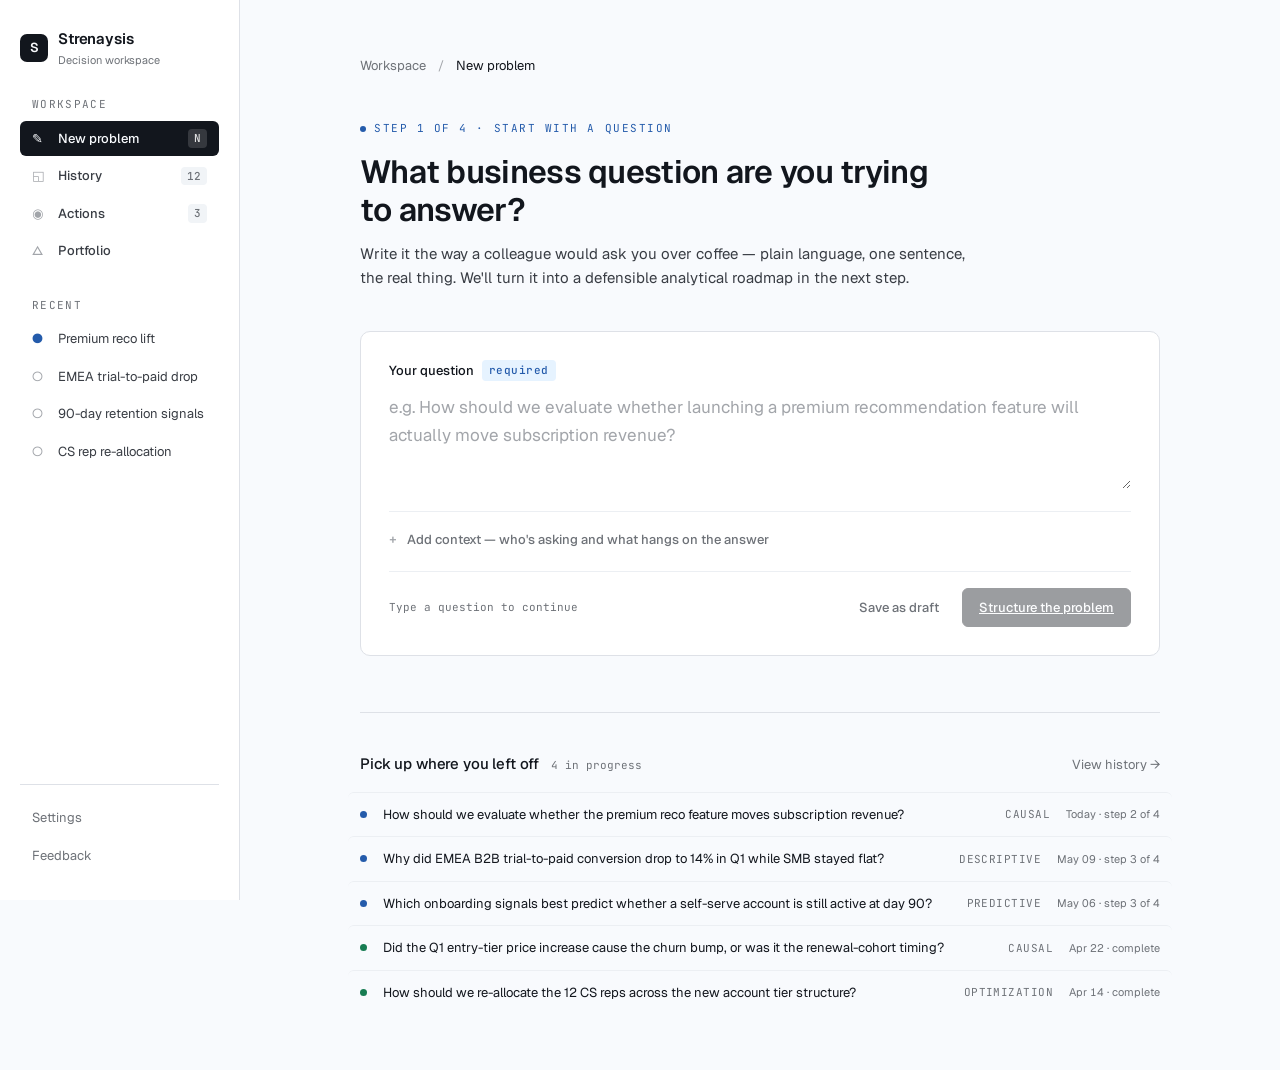
==== src/strenaysis/web/step-1-home.html @ e845c917 "Replace frontend with prototype redesign Ports the four-step prototype (home, roadmap, workspace, su" ====
<!DOCTYPE html>
<html lang="en">
<head>
<meta charset="UTF-8" />
<meta name="viewport" content="width=device-width, initial-scale=1.0" />
<title>Strenaysis — New problem</title>
<link rel="preconnect" href="https://fonts.googleapis.com" />
<link rel="preconnect" href="https://fonts.gstatic.com" crossorigin />
<link href="https://fonts.googleapis.com/css2?family=Geist:wght@300;400;500;600;700&family=JetBrains+Mono:wght@400;500&display=swap" rel="stylesheet" />
<link rel="stylesheet" href="_shared.css" />
<style>
  /* Home-only styles */
  .composer {
    background: var(--surface);
    border: 1px solid var(--line);
    border-radius: var(--radius);
    padding: var(--s-6);
    transition: border-color 120ms ease, box-shadow 120ms ease;
  }
  .composer:focus-within {
    border-color: var(--accent);
    box-shadow: 0 0 0 3px var(--accent-bg);
  }

  /* Kill all inner focus rings — the composer border IS the signal */
  .composer textarea:focus,
  .composer textarea:focus-visible,
  .composer input:focus,
  .composer input:focus-visible {
    outline: none;
    box-shadow: none;
    border-color: var(--line);
  }
  .composer-label {
    display: flex; align-items: center; gap: 8px;
    font-size: var(--text-sm); font-weight: var(--w-medium); color: var(--ink);
    margin-bottom: var(--s-3);
  }
  .composer-label .tag {
    font-family: var(--mono);
    font-size: var(--text-xs); letter-spacing: 0.04em;
    color: var(--accent); background: var(--accent-bg);
    padding: 2px 7px; border-radius: 4px;
  }
  .composer textarea {
    font-size: var(--text-lg); line-height: var(--leading-relaxed);
    border: none; padding: 0;
    min-height: 96px;
  }
  .composer-foot {
    display: flex; align-items: center; gap: var(--s-3);
    margin-top: var(--s-5); padding-top: var(--s-4);
    border-top: 1px solid var(--line-soft);
  }
  .composer-foot .counter { font-family: var(--mono); font-size: var(--text-xs); color: var(--muted); font-variant-numeric: tabular-nums; }
  .composer-foot .spacer { flex: 1; }

  details.context {
    margin-top: var(--s-4);
    border-top: 1px solid var(--line-soft);
    padding-top: var(--s-4);
  }
  details.context summary {
    list-style: none; cursor: pointer;
    font-size: var(--text-sm); color: var(--muted); font-weight: var(--w-medium);
    display: inline-flex; align-items: center; gap: 6px; user-select: none;
  }
  details.context summary::-webkit-details-marker { display: none; }
  details.context summary::before {
    content: "+"; font-family: var(--mono); font-size: var(--text-sm);
    color: var(--faint); width: 12px; display: inline-block;
  }
  details.context[open] summary::before { content: "−"; }
  details.context summary:hover { color: var(--ink); }
  details.context textarea {
    margin-top: var(--s-3); font-size: var(--text-base); min-height: 64px;
    border: 1px solid var(--line);
  }

  /* Text selection highlight */
  .composer ::selection {
    background: var(--accent-bg);
    color: var(--accent-ink);
  }

  .recent { margin-top: var(--s-8); padding-top: var(--s-7); border-top: 1px solid var(--line); }
  .recent-head { display: flex; align-items: baseline; gap: var(--s-3); margin-bottom: var(--s-4); }
  .recent-head h3 { font-size: var(--text-base); font-weight: var(--w-medium); margin: 0; letter-spacing: -0.01em; }
  .recent-head .count { font-family: var(--mono); font-size: var(--text-xs); color: var(--muted); font-variant-numeric: tabular-nums; }
  .recent-head .spacer { flex: 1; }
  .recent-head a.view { font-size: var(--text-sm); color: var(--muted); text-decoration: none; }
  .recent-head a.view:hover { color: var(--ink); }

  .recent-row {
    display: grid;
    grid-template-columns: auto 1fr auto auto;
    align-items: center;
    gap: var(--s-4);
    padding: 12px var(--s-3);
    border-top: 1px solid var(--line-soft);
    cursor: pointer;
    transition: background 120ms ease;
    border-radius: var(--radius-sm);
    margin: 0 calc(-1 * var(--s-3));
  }
  .recent-row:hover { background: var(--surface-2); }
  .recent-row .status { width: 7px; height: 7px; border-radius: 50%; background: var(--line); }
  .recent-row.in-progress .status { background: var(--accent); }
  .recent-row.done .status { background: var(--success); }
  .recent-row .rtitle { font-size: var(--text-sm); color: var(--ink); overflow: hidden; text-overflow: ellipsis; white-space: nowrap; }
  .recent-row .rtype {
    font-family: var(--mono); font-size: var(--text-xs); color: var(--muted);
    letter-spacing: 0.04em; text-transform: uppercase;
  }
  .recent-row .rdate { font-size: var(--text-xs); color: var(--muted); font-variant-numeric: tabular-nums; }

</style>
</head>
<body>

<div class="frame">

  <aside class="side" aria-label="Primary">
    <div class="brand">
      <div class="brand-glyph">S</div>
      <div>
        <div class="brand-name">Strenaysis</div>
        <div class="brand-sub">Decision workspace</div>
      </div>
    </div>

    <div>
      <div class="side-label">Workspace</div>
      <nav class="side-nav">
        <a href="step-1-home.html" class="on"><span class="side-ico">✎</span> New problem <span class="badge">N</span></a>
        <a href="#"><span class="side-ico">◱</span> History <span class="badge">12</span></a>
        <a href="#"><span class="side-ico">◉</span> Actions <span class="badge">3</span></a>
        <a href="#"><span class="side-ico">△</span> Portfolio</a>
      </nav>
    </div>

    <div>
      <div class="side-label">Recent</div>
      <nav class="side-nav">
        <a href="step-2-roadmap.html" style="font-weight:400;"><span class="side-ico" style="color:var(--accent)">●</span> Premium reco lift</a>
        <a href="#" style="font-weight:400;"><span class="side-ico">○</span> EMEA trial-to-paid drop</a>
        <a href="#" style="font-weight:400;"><span class="side-ico">○</span> 90-day retention signals</a>
        <a href="#" style="font-weight:400;"><span class="side-ico">○</span> CS rep re-allocation</a>
      </nav>
    </div>

    <div class="side-foot">
      <button>Settings</button>
      <button>Feedback</button>
    </div>
  </aside>

  <main class="main">

    <div class="topbar">
      <span class="crumb">Workspace</span>
      <span class="sep">/</span>
      <span class="crumb active">New problem</span>
      <span class="spacer"></span>
    </div>

    <p class="eyebrow"><span class="dot"></span> Step 1 of 4 · Start with a question</p>
    <h1 class="title">What business question are you trying to answer?</h1>
    <p class="lede">
      Write it the way a colleague would ask you over coffee — plain language, one sentence, the real thing.
      We'll turn it into a defensible analytical roadmap in the next step.
    </p>

    <section class="composer" aria-label="Problem">
      <label class="composer-label" for="problem">
        Your question
        <span class="tag">required</span>
      </label>
      <textarea id="problem" placeholder="e.g. How should we evaluate whether launching a premium recommendation feature will actually move subscription revenue?"></textarea>

      <details class="context">
        <summary>Add context — who's asking and what hangs on the answer</summary>
        <textarea placeholder="Who's asking, what prompted it, what decision hangs on the answer, and by when."></textarea>
      </details>

      <div class="composer-foot">
        <span class="counter" id="char-counter">Type a question to continue</span>
        <span class="spacer"></span>
        <button class="btn btn-ghost">Save as draft</button>
        <a href="step-2-roadmap.html" class="btn btn-primary" id="go" aria-disabled="true" role="button" tabindex="0">
          Structure the problem
        </a>
      </div>
    </section>

    <section class="recent" aria-label="Recent problems">
      <div class="recent-head">
        <h3>Pick up where you left off</h3>
        <span class="count">4 in progress</span>
        <span class="spacer"></span>
        <a href="#" class="view">View history →</a>
      </div>
      <div>
        <a class="recent-row in-progress" href="step-2-roadmap.html" style="text-decoration:none;">
          <span class="status" aria-label="In progress"></span>
          <span class="rtitle">How should we evaluate whether the premium reco feature moves subscription revenue?</span>
          <span class="rtype">Causal</span>
          <span class="rdate">Today · step 2 of 4</span>
        </a>
        <a class="recent-row in-progress" href="step-3-buildup.html" style="text-decoration:none;">
          <span class="status" aria-label="In progress"></span>
          <span class="rtitle">Why did EMEA B2B trial-to-paid conversion drop to 14% in Q1 while SMB stayed flat?</span>
          <span class="rtype">Descriptive</span>
          <span class="rdate">May 09 · step 3 of 4</span>
        </a>
        <a class="recent-row in-progress" href="step-3-buildup.html" style="text-decoration:none;">
          <span class="status" aria-label="In progress"></span>
          <span class="rtitle">Which onboarding signals best predict whether a self-serve account is still active at day 90?</span>
          <span class="rtype">Predictive</span>
          <span class="rdate">May 06 · step 3 of 4</span>
        </a>
        <a class="recent-row done" href="step-4-summary.html" style="text-decoration:none;">
          <span class="status" aria-label="Complete"></span>
          <span class="rtitle">Did the Q1 entry-tier price increase cause the churn bump, or was it the renewal-cohort timing?</span>
          <span class="rtype">Causal</span>
          <span class="rdate">Apr 22 · complete</span>
        </a>
        <a class="recent-row done" href="step-4-summary.html" style="text-decoration:none;">
          <span class="status" aria-label="Complete"></span>
          <span class="rtitle">How should we re-allocate the 12 CS reps across the new account tier structure?</span>
          <span class="rtype">Optimization</span>
          <span class="rdate">Apr 14 · complete</span>
        </a>
      </div>
    </section>

  </main>
</div>

<script>
  (function () {
    const ta = document.getElementById('problem');
    const counter = document.getElementById('char-counter');
    const go = document.getElementById('go');
    const MAX = 600;

    function update() {
      const n = ta.value.trim().length;
      const raw = ta.value.length;
      const hasContent = n > 0;

      // Counter text
      if (!hasContent) {
        counter.textContent = 'Type a question to continue';
        counter.style.color = 'var(--muted)';
      } else if (raw > MAX) {
        counter.textContent = raw + ' / ' + MAX + ' — over the limit';
        counter.style.color = 'var(--accent-ink)';
      } else {
        counter.textContent = raw + ' / ' + MAX;
        counter.style.color = 'var(--muted)';
      }

      // Button enabled state
      if (hasContent && raw <= MAX) {
        go.removeAttribute('aria-disabled');
        go.style.opacity = '';
        go.style.cursor = '';
        go.style.pointerEvents = '';
      } else {
        go.setAttribute('aria-disabled', 'true');
        go.style.opacity = '0.42';
        go.style.cursor = 'not-allowed';
        go.style.pointerEvents = 'none';
      }
    }

    // Block navigation when disabled
    go.addEventListener('click', function (e) {
      if (this.getAttribute('aria-disabled') === 'true') e.preventDefault();
    });

    // ⌘↵ shortcut
    document.addEventListener('keydown', function (e) {
      if ((e.metaKey || e.ctrlKey) && e.key === 'Enter') {
        if (go.getAttribute('aria-disabled') !== 'true') go.click();
      }
    });

    ta.addEventListener('input', update);

    document.querySelectorAll('.example').forEach(btn => {
      btn.addEventListener('click', () => {
        const text = btn.textContent.replace(/^\s*\S+\s*/, '').trim();
        ta.value = text;
        ta.focus();
        update();
      });
    });

    update(); // run once on load
  })();
</script>
</body>
</html>
---- src/strenaysis/web/_shared.css ----
/* Strenaysis — shared design tokens + core components */

:root {
  --bg:         oklch(98.5% 0.004 250);
  --surface:    oklch(100% 0 0);
  --surface-2:  oklch(96.5% 0.005 250);
  --ink:        oklch(20% 0.015 260);
  --ink-soft:   oklch(36% 0.012 260);
  --muted:      oklch(55% 0.01 260);
  --faint:      oklch(72% 0.008 260);
  --line:       oklch(91% 0.008 260);
  --line-soft:  oklch(95% 0.006 260);
  --accent:     oklch(48% 0.14 258);
  --accent-ink: oklch(38% 0.15 258);
  --accent-bg:  oklch(96% 0.03 258);
  --success:    oklch(52% 0.11 160);
  --warning:    oklch(62% 0.13 60);
  --warning-bg: oklch(96% 0.04 75);

  --sans: "Geist", ui-sans-serif, system-ui, -apple-system, sans-serif;
  --mono: "JetBrains Mono", ui-monospace, SFMono-Regular, Menlo, monospace;

  /* Type scale — 6 stops, ~1.25 ratio */
  --text-xs:  0.6875rem;  /* 11px — labels, captions, mono tags */
  --text-sm:  0.8125rem;  /* 13px — secondary text, descriptions */
  --text-base: 0.9375rem; /* 15px — body copy */
  --text-lg:  1.0625rem;  /* 17px — composer, exec summary */
  --text-xl:  1.25rem;    /* 20px — section headings */
  --text-2xl: 2rem;       /* 32px — page title */

  /* Line heights */
  --leading-tight: 1.2;   /* headings, compact UI */
  --leading-normal: 1.5;  /* body, general UI */
  --leading-relaxed: 1.65; /* reading passages, long-form */

  /* Weights */
  --w-normal: 400;
  --w-medium: 500;
  --w-semibold: 600;

  --s-1: 4px;  --s-2: 8px;  --s-3: 12px; --s-4: 16px;
  --s-5: 20px; --s-6: 28px; --s-7: 40px; --s-8: 56px; --s-9: 80px;

  --radius: 10px;
  --radius-sm: 6px;
}

* { box-sizing: border-box; }
html, body { margin: 0; }

body {
  background: var(--bg);
  color: var(--ink);
  font-family: var(--sans);
  font-size: var(--text-base);
  line-height: var(--leading-normal);
  -webkit-font-smoothing: antialiased;
  font-feature-settings: "ss01", "cv11";
}

::selection { background: var(--accent-bg); color: var(--accent-ink); }

button { font: inherit; cursor: pointer; }
a { color: inherit; }

/* ————— App frame ————— */
.frame { display: grid; grid-template-columns: 240px 1fr; min-height: 100vh; }

.side {
  border-right: 1px solid var(--line);
  padding: var(--s-6) var(--s-5);
  display: flex; flex-direction: column; gap: var(--s-6);
  background: var(--surface);
  position: sticky; top: 0; height: 100vh;
}
.brand { display: flex; align-items: center; gap: 10px; }
.brand-glyph {
  width: 28px; height: 28px; border-radius: 7px;
  background: var(--ink); color: var(--bg);
  display: grid; place-items: center;
  font-weight: var(--w-semibold); font-size: var(--text-sm); letter-spacing: -0.02em;
}
.brand-name { font-weight: var(--w-semibold); font-size: var(--text-base); letter-spacing: -0.01em; }
.brand-sub { font-size: var(--text-xs); color: var(--muted); margin-top: 1px; }

.side-label {
  font-family: var(--mono);
  font-size: var(--text-xs); letter-spacing: 0.12em; text-transform: uppercase;
  color: var(--muted); padding: 0 var(--s-3); margin-bottom: var(--s-2);
}

.side-nav { display: flex; flex-direction: column; gap: 2px; }
.side-nav a {
  display: flex; align-items: center; gap: 10px;
  padding: 8px var(--s-3);
  border-radius: var(--radius-sm);
  color: var(--ink-soft); text-decoration: none;
  font-size: var(--text-sm); font-weight: var(--w-medium);
}
.side-nav a:hover { background: var(--surface-2); color: var(--ink); }
.side-nav a.on { background: var(--ink); color: var(--bg); }
.side-nav a.on .side-ico { color: var(--bg); }
.side-nav a .side-ico { color: var(--faint); width: 16px; display: inline-block; }
.side-nav a .badge {
  margin-left: auto;
  font-family: var(--mono); font-size: var(--text-xs);
  color: var(--muted); background: var(--surface-2);
  padding: 1px 6px; border-radius: 4px;
  font-variant-numeric: tabular-nums;
}
.side-nav a.on .badge { background: rgba(255,255,255,0.15); color: rgba(255,255,255,0.85); }

.side-steps { display: flex; flex-direction: column; gap: 0; }
.side-step {
  display: grid;
  grid-template-columns: 18px 1fr auto;
  align-items: center; gap: 10px;
  padding: 8px var(--s-3);
  border-radius: var(--radius-sm);
  color: var(--ink-soft);
  text-decoration: none;
  font-size: var(--text-sm); font-weight: var(--w-medium);
  position: relative;
}
.side-step:hover { background: var(--surface-2); color: var(--ink); }
.side-step .snum {
  width: 18px; height: 18px; border-radius: 50%;
  font-family: var(--mono); font-size: var(--text-xs);
  display: grid; place-items: center;
  border: 1px solid var(--line);
  color: var(--muted); background: var(--surface);
  font-variant-numeric: tabular-nums;
}
.side-step.done .snum { background: var(--ink); color: var(--bg); border-color: var(--ink); }
.side-step.on { background: var(--accent-bg); color: var(--accent-ink); }
.side-step.on .snum { background: var(--accent); color: var(--bg); border-color: var(--accent); }
.side-step .scheck { font-size: var(--text-xs); color: var(--success); }

.side-foot {
  margin-top: auto;
  padding-top: var(--s-4);
  border-top: 1px solid var(--line);
  display: flex; flex-direction: column; gap: 4px;
}
.side-foot button {
  background: transparent; border: none;
  padding: 7px var(--s-3);
  text-align: left; font-size: var(--text-sm);
  color: var(--muted); border-radius: var(--radius-sm);
}
.side-foot button:hover { background: var(--surface-2); color: var(--ink); }

/* ————— Main ————— */
.main { padding: var(--s-8) var(--s-9); max-width: 960px; width: 100%; margin: 0 auto; }

.topbar {
  display: flex; align-items: center; gap: var(--s-3);
  font-size: var(--text-sm); color: var(--muted);
  margin-bottom: var(--s-7);
}
.topbar .crumb { color: var(--muted); }
.topbar .crumb.active { color: var(--ink); }
.topbar .sep { color: var(--faint); }
.topbar .spacer { flex: 1; }
.topbar .k { font-family: var(--mono); font-size: var(--text-xs); color: var(--muted); }
.topbar kbd {
  font-family: var(--mono); font-size: var(--text-xs);
  background: var(--surface); border: 1px solid var(--line);
  border-bottom-width: 2px; padding: 1px 6px;
  border-radius: 4px; color: var(--ink-soft);
}

/* Hero */
.eyebrow {
  font-family: var(--mono);
  font-size: var(--text-xs); letter-spacing: 0.14em; text-transform: uppercase;
  color: var(--accent);
  margin: 0 0 var(--s-4);
  display: inline-flex; align-items: center; gap: 8px;
  font-variant-numeric: tabular-nums;
}
.eyebrow .dot { width: 6px; height: 6px; border-radius: 50%; background: var(--accent); }

h1.title {
  font-weight: var(--w-semibold); font-size: var(--text-2xl); line-height: var(--leading-tight);
  letter-spacing: -0.022em;
  margin: 0 0 var(--s-3);
  max-width: 26ch;
}
p.lede {
  font-size: var(--text-base); line-height: var(--leading-relaxed);
  color: var(--ink-soft);
  margin: 0 0 var(--s-7);
  max-width: 62ch; font-weight: var(--w-normal);
}

/* Buttons */
.btn {
  display: inline-flex; align-items: center; gap: 8px;
  font-size: var(--text-sm); font-weight: var(--w-medium);
  padding: 9px 16px;
  border-radius: var(--radius-sm);
  border: 1px solid var(--line);
  background: var(--surface); color: var(--ink);
  transition: background 120ms ease, border-color 120ms ease, color 120ms ease;
  white-space: nowrap;
}
.btn:hover { background: var(--surface-2); border-color: var(--faint); }
.btn:disabled { opacity: 0.5; cursor: not-allowed; }
.btn-primary { background: var(--ink); color: var(--bg); border-color: var(--ink); }
.btn-primary:hover { background: var(--accent); border-color: var(--accent); color: var(--bg); }
.btn-primary:disabled { background: var(--faint); border-color: var(--faint); }
.btn-ghost { background: transparent; border-color: transparent; color: var(--muted); padding: 9px 10px; }
.btn-ghost:hover { color: var(--ink); background: var(--surface-2); }
.btn-danger { color: oklch(48% 0.14 25); }
.btn-danger:hover { background: oklch(96% 0.03 25); border-color: oklch(48% 0.14 25); }
.btn .kbd {
  font-family: var(--mono); font-size: var(--text-xs);
  background: rgba(255,255,255,0.16); padding: 1px 5px;
  border-radius: 3px; color: rgba(255,255,255,0.88);
}

/* Panels */
.panel {
  background: var(--surface);
  border: 1px solid var(--line);
  border-radius: var(--radius);
  padding: var(--s-6);
}
.panel-title {
  display: flex; align-items: center; gap: 10px;
  font-size: var(--text-sm); font-weight: var(--w-medium); color: var(--ink);
  margin: 0 0 var(--s-3);
}
.panel-title .tag {
  font-family: var(--mono);
  font-size: var(--text-xs); font-weight: var(--w-medium); letter-spacing: 0.04em;
  color: var(--accent); background: var(--accent-bg);
  padding: 2px 7px; border-radius: 4px;
}
.panel-title .spacer { flex: 1; }
.panel-sub { font-size: var(--text-sm); color: var(--muted); margin: 0 0 var(--s-4); }

/* Form elements */
textarea, input[type="text"], select {
  font: inherit;
  font-size: var(--text-base);
  line-height: var(--leading-normal);
  color: var(--ink);
  background: transparent;
  border: 1px solid var(--line);
  border-radius: var(--radius-sm);
  padding: 10px 12px;
  width: 100%;
  outline: none;
  transition: border-color 120ms ease, box-shadow 120ms ease;
}
textarea { resize: vertical; min-height: 72px; font-size: var(--text-base); }
textarea::placeholder, input::placeholder { color: var(--faint); }
textarea:focus, input:focus, select:focus {
  border-color: var(--ink-soft);
  box-shadow: 0 0 0 3px var(--accent-bg);
}

.field-label {
  display: block;
  font-family: var(--mono);
  font-size: var(--text-xs);
  letter-spacing: 0.12em;
  text-transform: uppercase;
  color: var(--muted);
  margin-bottom: 6px;
}

/* Utility bits */
.stack > * + * { margin-top: var(--s-4); }
.row { display: flex; align-items: center; gap: var(--s-3); flex-wrap: wrap; }
.row .spacer { flex: 1; }

.chip {
  font-family: var(--mono);
  font-size: var(--text-xs); letter-spacing: 0.04em;
  color: var(--muted); background: var(--surface-2);
  padding: 3px 8px; border-radius: 4px;
  display: inline-flex; align-items: center; gap: 6px;
  font-variant-numeric: tabular-nums;
}
.chip .dot { width: 6px; height: 6px; border-radius: 50%; background: var(--faint); }
.chip.ok .dot { background: var(--success); }
.chip.active .dot { background: var(--accent); }
.chip.warn .dot { background: var(--warning); }

/* Focus */
:focus-visible { outline: 2px solid var(--accent); outline-offset: 2px; border-radius: 4px; }

/* ————— Field states ————— */
.field-error {
  border-color: oklch(48% 0.14 25) !important;
  box-shadow: 0 0 0 3px oklch(96% 0.03 25) !important;
}
.field-error-msg {
  display: flex;
  align-items: baseline;
  gap: 6px;
  margin-top: 6px;
  font-size: var(--text-xs);
  color: oklch(40% 0.13 25);
  font-family: var(--mono);
  line-height: var(--leading-normal);
}
.field-error-msg::before {
  content: "!";
  font-weight: var(--w-semibold);
  font-size: 0.625rem;
  width: 14px;
  height: 14px;
  border-radius: 50%;
  background: oklch(48% 0.14 25);
  color: #fff;
  display: inline-flex;
  align-items: center;
  justify-content: center;
  flex-shrink: 0;
  margin-top: 1px;
}
.field-hint {
  margin-top: 5px;
  font-size: var(--text-xs);
  color: var(--muted);
  line-height: var(--leading-normal);
}
.field-hint.warn { color: oklch(50% 0.12 60); }

/* Disabled button — clear signal, not invisible */
.btn:disabled {
  opacity: 0.42;
  cursor: not-allowed;
}

@media (max-width: 960px) {
  .frame { grid-template-columns: 1fr; }
  .side { position: static; height: auto; border-right: none; border-bottom: 1px solid var(--line); }
  .main { padding: var(--s-6); }
  h1.title { font-size: 1.625rem; }
}

@media (prefers-reduced-motion: reduce) {
  * { transition: none !important; animation: none !important; }
}
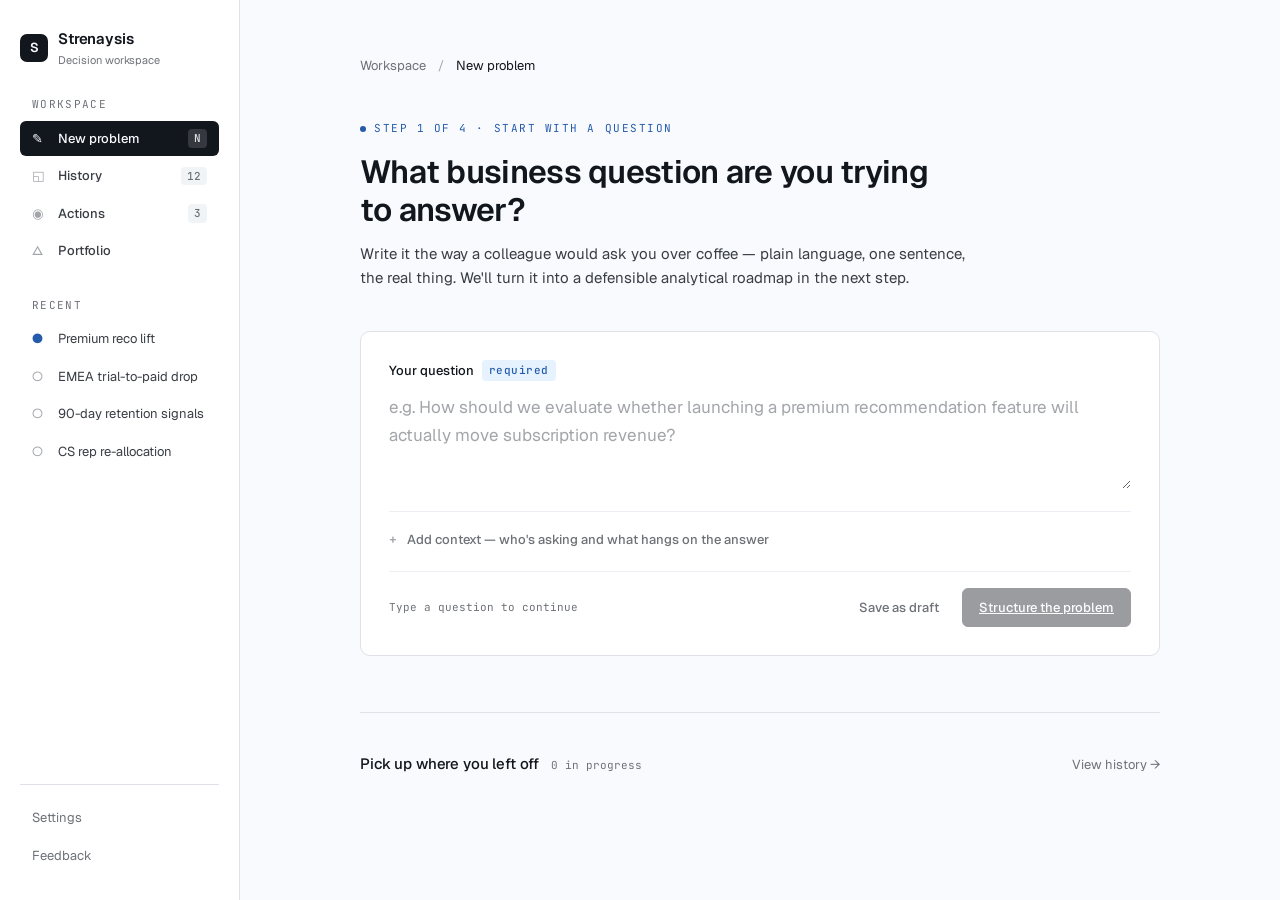
==== commit c2d8ad30: "Wire step-1 composer and recent list to /problems Adds POST /problems (create) and GET /problems?sta" ====
--- a/src/strenaysis/web/step-1-home.html
+++ b/src/strenaysis/web/step-1-home.html
@@ -180,7 +180,7 @@
 
       <details class="context">
         <summary>Add context — who's asking and what hangs on the answer</summary>
-        <textarea placeholder="Who's asking, what prompted it, what decision hangs on the answer, and by when."></textarea>
+        <textarea id="problem-context" placeholder="Who's asking, what prompted it, what decision hangs on the answer, and by when."></textarea>
       </details>
 
       <div class="composer-foot">
@@ -196,42 +196,11 @@
     <section class="recent" aria-label="Recent problems">
       <div class="recent-head">
         <h3>Pick up where you left off</h3>
-        <span class="count">4 in progress</span>
+        <span class="count" id="recent-count">0 in progress</span>
         <span class="spacer"></span>
         <a href="#" class="view">View history →</a>
       </div>
-      <div>
-        <a class="recent-row in-progress" href="step-2-roadmap.html" style="text-decoration:none;">
-          <span class="status" aria-label="In progress"></span>
-          <span class="rtitle">How should we evaluate whether the premium reco feature moves subscription revenue?</span>
-          <span class="rtype">Causal</span>
-          <span class="rdate">Today · step 2 of 4</span>
-        </a>
-        <a class="recent-row in-progress" href="step-3-buildup.html" style="text-decoration:none;">
-          <span class="status" aria-label="In progress"></span>
-          <span class="rtitle">Why did EMEA B2B trial-to-paid conversion drop to 14% in Q1 while SMB stayed flat?</span>
-          <span class="rtype">Descriptive</span>
-          <span class="rdate">May 09 · step 3 of 4</span>
-        </a>
-        <a class="recent-row in-progress" href="step-3-buildup.html" style="text-decoration:none;">
-          <span class="status" aria-label="In progress"></span>
-          <span class="rtitle">Which onboarding signals best predict whether a self-serve account is still active at day 90?</span>
-          <span class="rtype">Predictive</span>
-          <span class="rdate">May 06 · step 3 of 4</span>
-        </a>
-        <a class="recent-row done" href="step-4-summary.html" style="text-decoration:none;">
-          <span class="status" aria-label="Complete"></span>
-          <span class="rtitle">Did the Q1 entry-tier price increase cause the churn bump, or was it the renewal-cohort timing?</span>
-          <span class="rtype">Causal</span>
-          <span class="rdate">Apr 22 · complete</span>
-        </a>
-        <a class="recent-row done" href="step-4-summary.html" style="text-decoration:none;">
-          <span class="status" aria-label="Complete"></span>
-          <span class="rtitle">How should we re-allocate the 12 CS reps across the new account tier structure?</span>
-          <span class="rtype">Optimization</span>
-          <span class="rdate">Apr 14 · complete</span>
-        </a>
-      </div>
+      <div id="recent-list"></div>
     </section>
 
   </main>
@@ -240,8 +209,11 @@
 <script>
   (function () {
     const ta = document.getElementById('problem');
+    const ctx = document.getElementById('problem-context');
     const counter = document.getElementById('char-counter');
     const go = document.getElementById('go');
+    const recentList = document.getElementById('recent-list');
+    const recentCount = document.getElementById('recent-count');
     const MAX = 600;
 
     function update() {
@@ -249,7 +221,6 @@
       const raw = ta.value.length;
       const hasContent = n > 0;
 
-      // Counter text
       if (!hasContent) {
         counter.textContent = 'Type a question to continue';
         counter.style.color = 'var(--muted)';
@@ -261,7 +232,6 @@
         counter.style.color = 'var(--muted)';
       }
 
-      // Button enabled state
       if (hasContent && raw <= MAX) {
         go.removeAttribute('aria-disabled');
         go.style.opacity = '';
@@ -275,30 +245,113 @@
       }
     }
 
-    // Block navigation when disabled
+    let submitting = false;
+    async function submit() {
+      if (submitting) return;
+      if (go.getAttribute('aria-disabled') === 'true') return;
+      submitting = true;
+      const originalText = go.textContent.trim();
+      go.textContent = 'Creating…';
+      go.setAttribute('aria-disabled', 'true');
+      go.style.pointerEvents = 'none';
+      try {
+        const res = await fetch('/problems', {
+          method: 'POST',
+          headers: { 'Content-Type': 'application/json' },
+          credentials: 'same-origin',
+          body: JSON.stringify({
+            question: ta.value.trim(),
+            context: ctx ? ctx.value.trim() : ''
+          })
+        });
+        if (!res.ok) {
+          const err = await res.json().catch(() => ({}));
+          window.alert(err.error || 'Could not create the problem. Please try again.');
+          go.textContent = originalText;
+          submitting = false;
+          update();
+          return;
+        }
+        const data = await res.json();
+        window.location.href = '/step-2-roadmap.html?problem_id=' + encodeURIComponent(data.problem_id);
+      } catch (e) {
+        window.alert('Network error. Please try again.');
+        go.textContent = originalText;
+        submitting = false;
+        update();
+      }
+    }
+
     go.addEventListener('click', function (e) {
-      if (this.getAttribute('aria-disabled') === 'true') e.preventDefault();
+      e.preventDefault();
+      submit();
     });
 
-    // ⌘↵ shortcut
     document.addEventListener('keydown', function (e) {
-      if ((e.metaKey || e.ctrlKey) && e.key === 'Enter') {
-        if (go.getAttribute('aria-disabled') !== 'true') go.click();
-      }
+      if ((e.metaKey || e.ctrlKey) && e.key === 'Enter') submit();
     });
 
     ta.addEventListener('input', update);
 
-    document.querySelectorAll('.example').forEach(btn => {
-      btn.addEventListener('click', () => {
-        const text = btn.textContent.replace(/^\s*\S+\s*/, '').trim();
-        ta.value = text;
-        ta.focus();
-        update();
-      });
-    });
-
-    update(); // run once on load
+    function escapeHtml(s) {
+      return String(s).replace(/[&<>"']/g, c => ({
+        '&': '&amp;', '<': '&lt;', '>': '&gt;', '"': '&quot;', "'": '&#39;'
+      })[c]);
+    }
+
+    function formatDate(iso) {
+      if (!iso) return '';
+      const d = new Date(iso);
+      if (isNaN(d.getTime())) return '';
+      const now = new Date();
+      if (d.toDateString() === now.toDateString()) return 'Today';
+      return d.toLocaleDateString('en-US', { month: 'short', day: '2-digit' });
+    }
+
+    function typeLabel(t) {
+      if (!t) return '—';
+      return t.charAt(0).toUpperCase() + t.slice(1);
+    }
+
+    function renderRecent(items) {
+      if (!items.length) {
+        recentList.innerHTML = '<p style="font-size:var(--text-sm);color:var(--muted);padding:var(--s-4) var(--s-3);margin:0;">Nothing here yet — submit your first question above.</p>';
+        recentCount.textContent = '0 in progress';
+        return;
+      }
+      const inProgress = items.filter(i => i.status !== 'complete').length;
+      recentCount.textContent = inProgress + ' in progress';
+      recentList.innerHTML = items.map(item => {
+        const isComplete = item.status === 'complete';
+        const klass = isComplete ? 'done' : 'in-progress';
+        const aria = isComplete ? 'Complete' : 'In progress';
+        const date = formatDate(item.updated_at);
+        const stepLabel = isComplete ? 'complete' : 'step ' + item.current_step + ' of 4';
+        const href = (isComplete ? '/step-4-summary.html' : '/step-2-roadmap.html')
+          + '?problem_id=' + encodeURIComponent(item.id);
+        return '<a class="recent-row ' + klass + '" href="' + href + '" style="text-decoration:none;">'
+          + '<span class="status" aria-label="' + aria + '"></span>'
+          + '<span class="rtitle">' + escapeHtml(item.question) + '</span>'
+          + '<span class="rtype">' + escapeHtml(typeLabel(item.problem_type)) + '</span>'
+          + '<span class="rdate">' + escapeHtml((date ? date + ' · ' : '') + stepLabel) + '</span>'
+          + '</a>';
+      }).join('');
+    }
+
+    async function loadRecent() {
+      if (!recentList) return;
+      try {
+        const res = await fetch('/problems?status=recent', { credentials: 'same-origin' });
+        if (!res.ok) return;
+        const data = await res.json();
+        renderRecent(data.items || []);
+      } catch (e) {
+        // Silent — keep blank
+      }
+    }
+
+    update();
+    loadRecent();
   })();
 </script>
 </body>
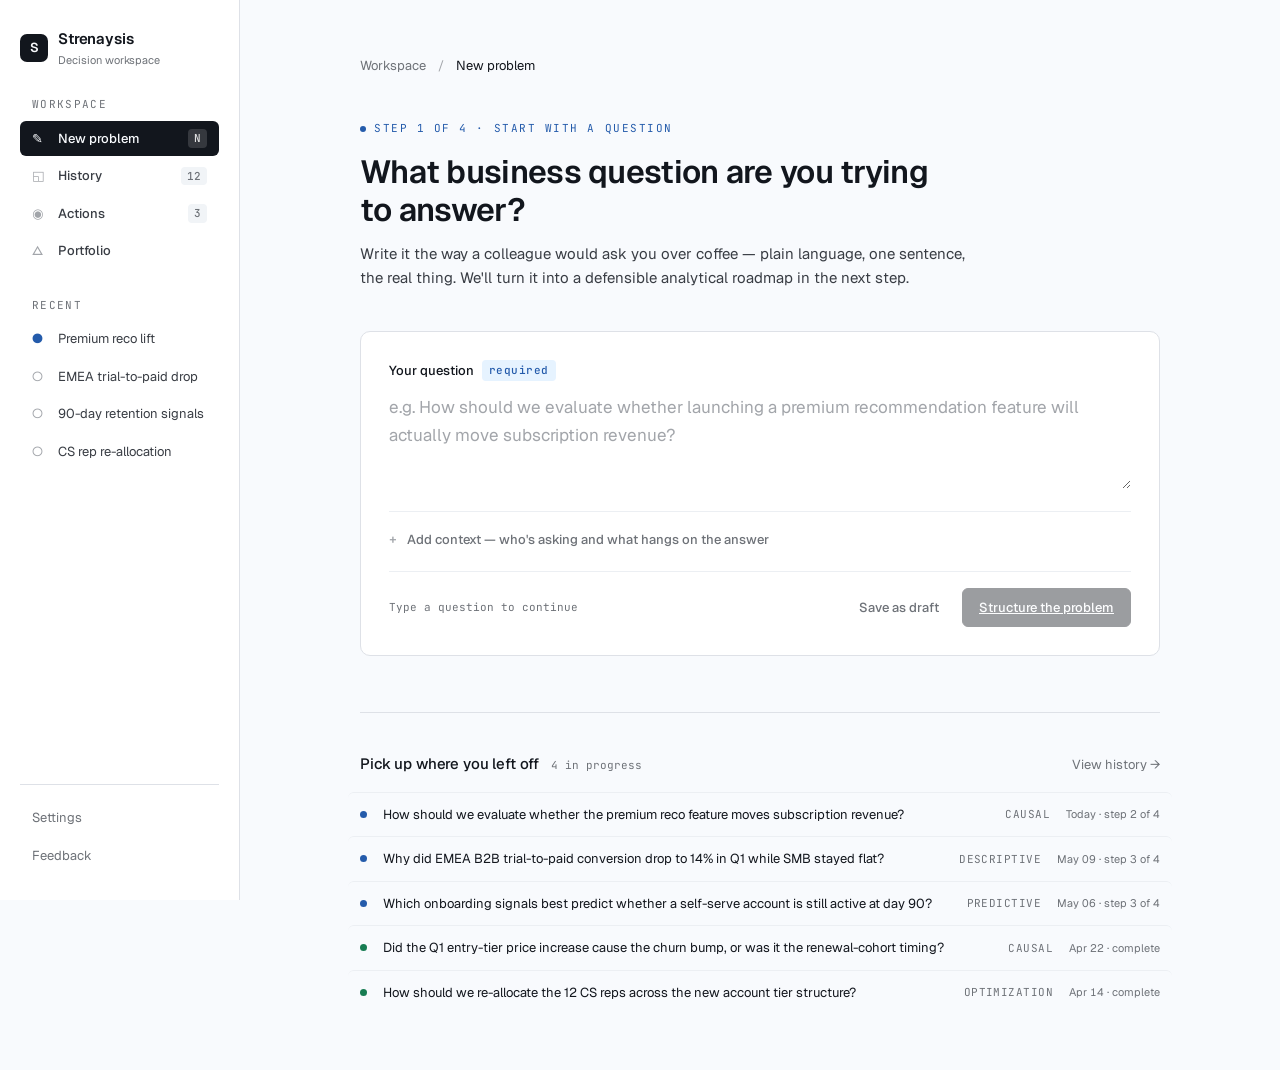
==== commit c9338390: "Merge pull request #1 from zhizhengwang94/style/port-prototype-frontend Replace frontend with protot" ====
--- a/src/strenaysis/web/step-1-home.html
+++ b/src/strenaysis/web/step-1-home.html
@@ -180,7 +180,7 @@
 
       <details class="context">
         <summary>Add context — who's asking and what hangs on the answer</summary>
-        <textarea id="problem-context" placeholder="Who's asking, what prompted it, what decision hangs on the answer, and by when."></textarea>
+        <textarea placeholder="Who's asking, what prompted it, what decision hangs on the answer, and by when."></textarea>
       </details>
 
       <div class="composer-foot">
@@ -196,11 +196,42 @@
     <section class="recent" aria-label="Recent problems">
       <div class="recent-head">
         <h3>Pick up where you left off</h3>
-        <span class="count" id="recent-count">0 in progress</span>
+        <span class="count">4 in progress</span>
         <span class="spacer"></span>
         <a href="#" class="view">View history →</a>
       </div>
-      <div id="recent-list"></div>
+      <div>
+        <a class="recent-row in-progress" href="step-2-roadmap.html" style="text-decoration:none;">
+          <span class="status" aria-label="In progress"></span>
+          <span class="rtitle">How should we evaluate whether the premium reco feature moves subscription revenue?</span>
+          <span class="rtype">Causal</span>
+          <span class="rdate">Today · step 2 of 4</span>
+        </a>
+        <a class="recent-row in-progress" href="step-3-buildup.html" style="text-decoration:none;">
+          <span class="status" aria-label="In progress"></span>
+          <span class="rtitle">Why did EMEA B2B trial-to-paid conversion drop to 14% in Q1 while SMB stayed flat?</span>
+          <span class="rtype">Descriptive</span>
+          <span class="rdate">May 09 · step 3 of 4</span>
+        </a>
+        <a class="recent-row in-progress" href="step-3-buildup.html" style="text-decoration:none;">
+          <span class="status" aria-label="In progress"></span>
+          <span class="rtitle">Which onboarding signals best predict whether a self-serve account is still active at day 90?</span>
+          <span class="rtype">Predictive</span>
+          <span class="rdate">May 06 · step 3 of 4</span>
+        </a>
+        <a class="recent-row done" href="step-4-summary.html" style="text-decoration:none;">
+          <span class="status" aria-label="Complete"></span>
+          <span class="rtitle">Did the Q1 entry-tier price increase cause the churn bump, or was it the renewal-cohort timing?</span>
+          <span class="rtype">Causal</span>
+          <span class="rdate">Apr 22 · complete</span>
+        </a>
+        <a class="recent-row done" href="step-4-summary.html" style="text-decoration:none;">
+          <span class="status" aria-label="Complete"></span>
+          <span class="rtitle">How should we re-allocate the 12 CS reps across the new account tier structure?</span>
+          <span class="rtype">Optimization</span>
+          <span class="rdate">Apr 14 · complete</span>
+        </a>
+      </div>
     </section>
 
   </main>
@@ -209,11 +240,8 @@
 <script>
   (function () {
     const ta = document.getElementById('problem');
-    const ctx = document.getElementById('problem-context');
     const counter = document.getElementById('char-counter');
     const go = document.getElementById('go');
-    const recentList = document.getElementById('recent-list');
-    const recentCount = document.getElementById('recent-count');
     const MAX = 600;
 
     function update() {
@@ -221,6 +249,7 @@
       const raw = ta.value.length;
       const hasContent = n > 0;
 
+      // Counter text
       if (!hasContent) {
         counter.textContent = 'Type a question to continue';
         counter.style.color = 'var(--muted)';
@@ -232,6 +261,7 @@
         counter.style.color = 'var(--muted)';
       }
 
+      // Button enabled state
       if (hasContent && raw <= MAX) {
         go.removeAttribute('aria-disabled');
         go.style.opacity = '';
@@ -245,113 +275,30 @@
       }
     }
 
-    let submitting = false;
-    async function submit() {
-      if (submitting) return;
-      if (go.getAttribute('aria-disabled') === 'true') return;
-      submitting = true;
-      const originalText = go.textContent.trim();
-      go.textContent = 'Creating…';
-      go.setAttribute('aria-disabled', 'true');
-      go.style.pointerEvents = 'none';
-      try {
-        const res = await fetch('/problems', {
-          method: 'POST',
-          headers: { 'Content-Type': 'application/json' },
-          credentials: 'same-origin',
-          body: JSON.stringify({
-            question: ta.value.trim(),
-            context: ctx ? ctx.value.trim() : ''
-          })
-        });
-        if (!res.ok) {
-          const err = await res.json().catch(() => ({}));
-          window.alert(err.error || 'Could not create the problem. Please try again.');
-          go.textContent = originalText;
-          submitting = false;
-          update();
-          return;
-        }
-        const data = await res.json();
-        window.location.href = '/step-2-roadmap.html?problem_id=' + encodeURIComponent(data.problem_id);
-      } catch (e) {
-        window.alert('Network error. Please try again.');
-        go.textContent = originalText;
-        submitting = false;
+    // Block navigation when disabled
+    go.addEventListener('click', function (e) {
+      if (this.getAttribute('aria-disabled') === 'true') e.preventDefault();
+    });
+
+    // ⌘↵ shortcut
+    document.addEventListener('keydown', function (e) {
+      if ((e.metaKey || e.ctrlKey) && e.key === 'Enter') {
+        if (go.getAttribute('aria-disabled') !== 'true') go.click();
+      }
+    });
+
+    ta.addEventListener('input', update);
+
+    document.querySelectorAll('.example').forEach(btn => {
+      btn.addEventListener('click', () => {
+        const text = btn.textContent.replace(/^\s*\S+\s*/, '').trim();
+        ta.value = text;
+        ta.focus();
         update();
-      }
-    }
-
-    go.addEventListener('click', function (e) {
-      e.preventDefault();
-      submit();
+      });
     });
 
-    document.addEventListener('keydown', function (e) {
-      if ((e.metaKey || e.ctrlKey) && e.key === 'Enter') submit();
-    });
-
-    ta.addEventListener('input', update);
-
-    function escapeHtml(s) {
-      return String(s).replace(/[&<>"']/g, c => ({
-        '&': '&amp;', '<': '&lt;', '>': '&gt;', '"': '&quot;', "'": '&#39;'
-      })[c]);
-    }
-
-    function formatDate(iso) {
-      if (!iso) return '';
-      const d = new Date(iso);
-      if (isNaN(d.getTime())) return '';
-      const now = new Date();
-      if (d.toDateString() === now.toDateString()) return 'Today';
-      return d.toLocaleDateString('en-US', { month: 'short', day: '2-digit' });
-    }
-
-    function typeLabel(t) {
-      if (!t) return '—';
-      return t.charAt(0).toUpperCase() + t.slice(1);
-    }
-
-    function renderRecent(items) {
-      if (!items.length) {
-        recentList.innerHTML = '<p style="font-size:var(--text-sm);color:var(--muted);padding:var(--s-4) var(--s-3);margin:0;">Nothing here yet — submit your first question above.</p>';
-        recentCount.textContent = '0 in progress';
-        return;
-      }
-      const inProgress = items.filter(i => i.status !== 'complete').length;
-      recentCount.textContent = inProgress + ' in progress';
-      recentList.innerHTML = items.map(item => {
-        const isComplete = item.status === 'complete';
-        const klass = isComplete ? 'done' : 'in-progress';
-        const aria = isComplete ? 'Complete' : 'In progress';
-        const date = formatDate(item.updated_at);
-        const stepLabel = isComplete ? 'complete' : 'step ' + item.current_step + ' of 4';
-        const href = (isComplete ? '/step-4-summary.html' : '/step-2-roadmap.html')
-          + '?problem_id=' + encodeURIComponent(item.id);
-        return '<a class="recent-row ' + klass + '" href="' + href + '" style="text-decoration:none;">'
-          + '<span class="status" aria-label="' + aria + '"></span>'
-          + '<span class="rtitle">' + escapeHtml(item.question) + '</span>'
-          + '<span class="rtype">' + escapeHtml(typeLabel(item.problem_type)) + '</span>'
-          + '<span class="rdate">' + escapeHtml((date ? date + ' · ' : '') + stepLabel) + '</span>'
-          + '</a>';
-      }).join('');
-    }
-
-    async function loadRecent() {
-      if (!recentList) return;
-      try {
-        const res = await fetch('/problems?status=recent', { credentials: 'same-origin' });
-        if (!res.ok) return;
-        const data = await res.json();
-        renderRecent(data.items || []);
-      } catch (e) {
-        // Silent — keep blank
-      }
-    }
-
-    update();
-    loadRecent();
+    update(); // run once on load
   })();
 </script>
 </body>
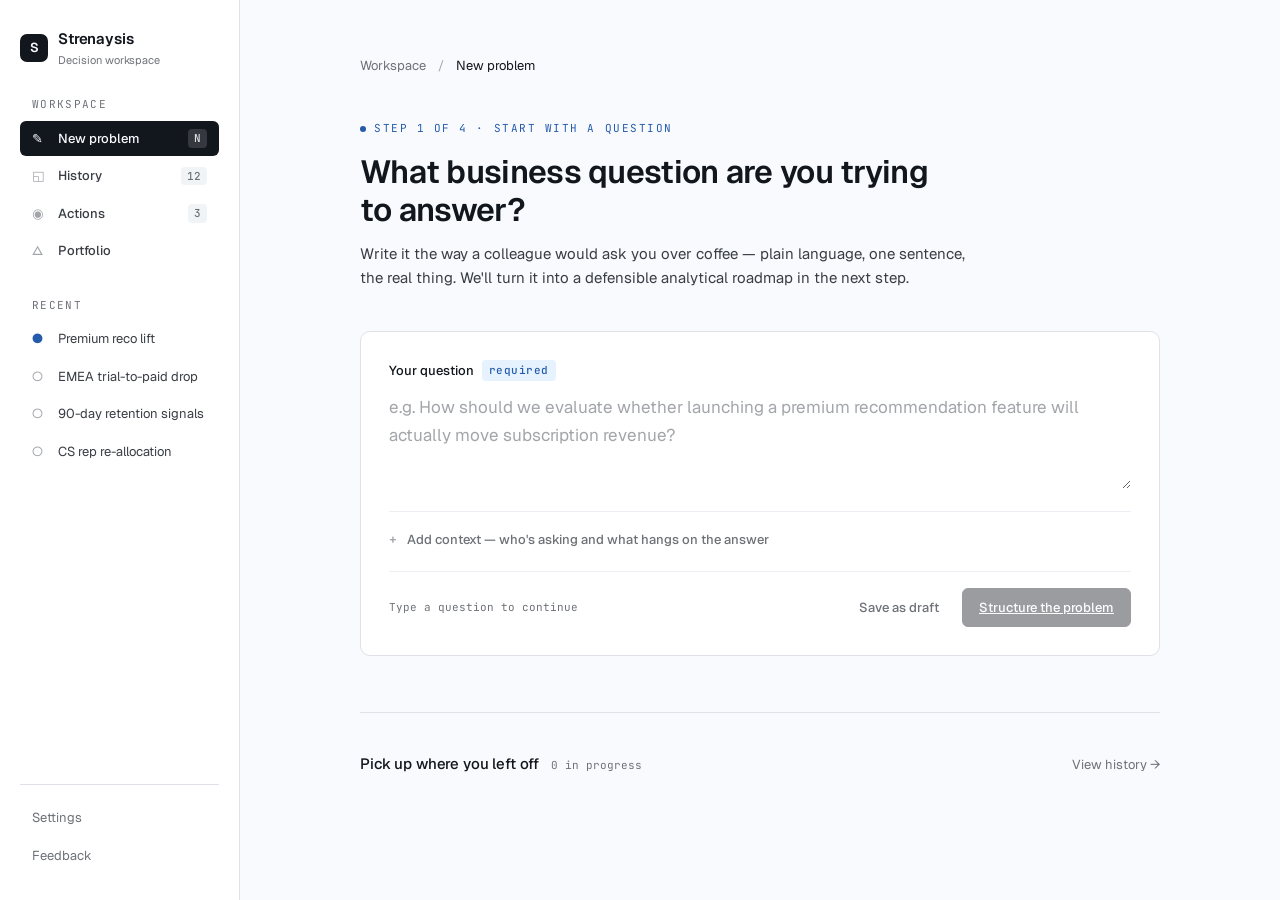
==== commit 6eb52d6c: "Merge pull request #2 from zhizhengwang94/style/phase-2a-create-problem Phase 2a: wire step-1 to POS" ====
--- a/src/strenaysis/web/step-1-home.html
+++ b/src/strenaysis/web/step-1-home.html
@@ -180,7 +180,7 @@
 
       <details class="context">
         <summary>Add context — who's asking and what hangs on the answer</summary>
-        <textarea placeholder="Who's asking, what prompted it, what decision hangs on the answer, and by when."></textarea>
+        <textarea id="problem-context" placeholder="Who's asking, what prompted it, what decision hangs on the answer, and by when."></textarea>
       </details>
 
       <div class="composer-foot">
@@ -196,42 +196,11 @@
     <section class="recent" aria-label="Recent problems">
       <div class="recent-head">
         <h3>Pick up where you left off</h3>
-        <span class="count">4 in progress</span>
+        <span class="count" id="recent-count">0 in progress</span>
         <span class="spacer"></span>
         <a href="#" class="view">View history →</a>
       </div>
-      <div>
-        <a class="recent-row in-progress" href="step-2-roadmap.html" style="text-decoration:none;">
-          <span class="status" aria-label="In progress"></span>
-          <span class="rtitle">How should we evaluate whether the premium reco feature moves subscription revenue?</span>
-          <span class="rtype">Causal</span>
-          <span class="rdate">Today · step 2 of 4</span>
-        </a>
-        <a class="recent-row in-progress" href="step-3-buildup.html" style="text-decoration:none;">
-          <span class="status" aria-label="In progress"></span>
-          <span class="rtitle">Why did EMEA B2B trial-to-paid conversion drop to 14% in Q1 while SMB stayed flat?</span>
-          <span class="rtype">Descriptive</span>
-          <span class="rdate">May 09 · step 3 of 4</span>
-        </a>
-        <a class="recent-row in-progress" href="step-3-buildup.html" style="text-decoration:none;">
-          <span class="status" aria-label="In progress"></span>
-          <span class="rtitle">Which onboarding signals best predict whether a self-serve account is still active at day 90?</span>
-          <span class="rtype">Predictive</span>
-          <span class="rdate">May 06 · step 3 of 4</span>
-        </a>
-        <a class="recent-row done" href="step-4-summary.html" style="text-decoration:none;">
-          <span class="status" aria-label="Complete"></span>
-          <span class="rtitle">Did the Q1 entry-tier price increase cause the churn bump, or was it the renewal-cohort timing?</span>
-          <span class="rtype">Causal</span>
-          <span class="rdate">Apr 22 · complete</span>
-        </a>
-        <a class="recent-row done" href="step-4-summary.html" style="text-decoration:none;">
-          <span class="status" aria-label="Complete"></span>
-          <span class="rtitle">How should we re-allocate the 12 CS reps across the new account tier structure?</span>
-          <span class="rtype">Optimization</span>
-          <span class="rdate">Apr 14 · complete</span>
-        </a>
-      </div>
+      <div id="recent-list"></div>
     </section>
 
   </main>
@@ -240,8 +209,11 @@
 <script>
   (function () {
     const ta = document.getElementById('problem');
+    const ctx = document.getElementById('problem-context');
     const counter = document.getElementById('char-counter');
     const go = document.getElementById('go');
+    const recentList = document.getElementById('recent-list');
+    const recentCount = document.getElementById('recent-count');
     const MAX = 600;
 
     function update() {
@@ -249,7 +221,6 @@
       const raw = ta.value.length;
       const hasContent = n > 0;
 
-      // Counter text
       if (!hasContent) {
         counter.textContent = 'Type a question to continue';
         counter.style.color = 'var(--muted)';
@@ -261,7 +232,6 @@
         counter.style.color = 'var(--muted)';
       }
 
-      // Button enabled state
       if (hasContent && raw <= MAX) {
         go.removeAttribute('aria-disabled');
         go.style.opacity = '';
@@ -275,30 +245,113 @@
       }
     }
 
-    // Block navigation when disabled
+    let submitting = false;
+    async function submit() {
+      if (submitting) return;
+      if (go.getAttribute('aria-disabled') === 'true') return;
+      submitting = true;
+      const originalText = go.textContent.trim();
+      go.textContent = 'Creating…';
+      go.setAttribute('aria-disabled', 'true');
+      go.style.pointerEvents = 'none';
+      try {
+        const res = await fetch('/problems', {
+          method: 'POST',
+          headers: { 'Content-Type': 'application/json' },
+          credentials: 'same-origin',
+          body: JSON.stringify({
+            question: ta.value.trim(),
+            context: ctx ? ctx.value.trim() : ''
+          })
+        });
+        if (!res.ok) {
+          const err = await res.json().catch(() => ({}));
+          window.alert(err.error || 'Could not create the problem. Please try again.');
+          go.textContent = originalText;
+          submitting = false;
+          update();
+          return;
+        }
+        const data = await res.json();
+        window.location.href = '/step-2-roadmap.html?problem_id=' + encodeURIComponent(data.problem_id);
+      } catch (e) {
+        window.alert('Network error. Please try again.');
+        go.textContent = originalText;
+        submitting = false;
+        update();
+      }
+    }
+
     go.addEventListener('click', function (e) {
-      if (this.getAttribute('aria-disabled') === 'true') e.preventDefault();
+      e.preventDefault();
+      submit();
     });
 
-    // ⌘↵ shortcut
     document.addEventListener('keydown', function (e) {
-      if ((e.metaKey || e.ctrlKey) && e.key === 'Enter') {
-        if (go.getAttribute('aria-disabled') !== 'true') go.click();
-      }
+      if ((e.metaKey || e.ctrlKey) && e.key === 'Enter') submit();
     });
 
     ta.addEventListener('input', update);
 
-    document.querySelectorAll('.example').forEach(btn => {
-      btn.addEventListener('click', () => {
-        const text = btn.textContent.replace(/^\s*\S+\s*/, '').trim();
-        ta.value = text;
-        ta.focus();
-        update();
-      });
-    });
-
-    update(); // run once on load
+    function escapeHtml(s) {
+      return String(s).replace(/[&<>"']/g, c => ({
+        '&': '&amp;', '<': '&lt;', '>': '&gt;', '"': '&quot;', "'": '&#39;'
+      })[c]);
+    }
+
+    function formatDate(iso) {
+      if (!iso) return '';
+      const d = new Date(iso);
+      if (isNaN(d.getTime())) return '';
+      const now = new Date();
+      if (d.toDateString() === now.toDateString()) return 'Today';
+      return d.toLocaleDateString('en-US', { month: 'short', day: '2-digit' });
+    }
+
+    function typeLabel(t) {
+      if (!t) return '—';
+      return t.charAt(0).toUpperCase() + t.slice(1);
+    }
+
+    function renderRecent(items) {
+      if (!items.length) {
+        recentList.innerHTML = '<p style="font-size:var(--text-sm);color:var(--muted);padding:var(--s-4) var(--s-3);margin:0;">Nothing here yet — submit your first question above.</p>';
+        recentCount.textContent = '0 in progress';
+        return;
+      }
+      const inProgress = items.filter(i => i.status !== 'complete').length;
+      recentCount.textContent = inProgress + ' in progress';
+      recentList.innerHTML = items.map(item => {
+        const isComplete = item.status === 'complete';
+        const klass = isComplete ? 'done' : 'in-progress';
+        const aria = isComplete ? 'Complete' : 'In progress';
+        const date = formatDate(item.updated_at);
+        const stepLabel = isComplete ? 'complete' : 'step ' + item.current_step + ' of 4';
+        const href = (isComplete ? '/step-4-summary.html' : '/step-2-roadmap.html')
+          + '?problem_id=' + encodeURIComponent(item.id);
+        return '<a class="recent-row ' + klass + '" href="' + href + '" style="text-decoration:none;">'
+          + '<span class="status" aria-label="' + aria + '"></span>'
+          + '<span class="rtitle">' + escapeHtml(item.question) + '</span>'
+          + '<span class="rtype">' + escapeHtml(typeLabel(item.problem_type)) + '</span>'
+          + '<span class="rdate">' + escapeHtml((date ? date + ' · ' : '') + stepLabel) + '</span>'
+          + '</a>';
+      }).join('');
+    }
+
+    async function loadRecent() {
+      if (!recentList) return;
+      try {
+        const res = await fetch('/problems?status=recent', { credentials: 'same-origin' });
+        if (!res.ok) return;
+        const data = await res.json();
+        renderRecent(data.items || []);
+      } catch (e) {
+        // Silent — keep blank
+      }
+    }
+
+    update();
+    loadRecent();
   })();
 </script>
 </body>
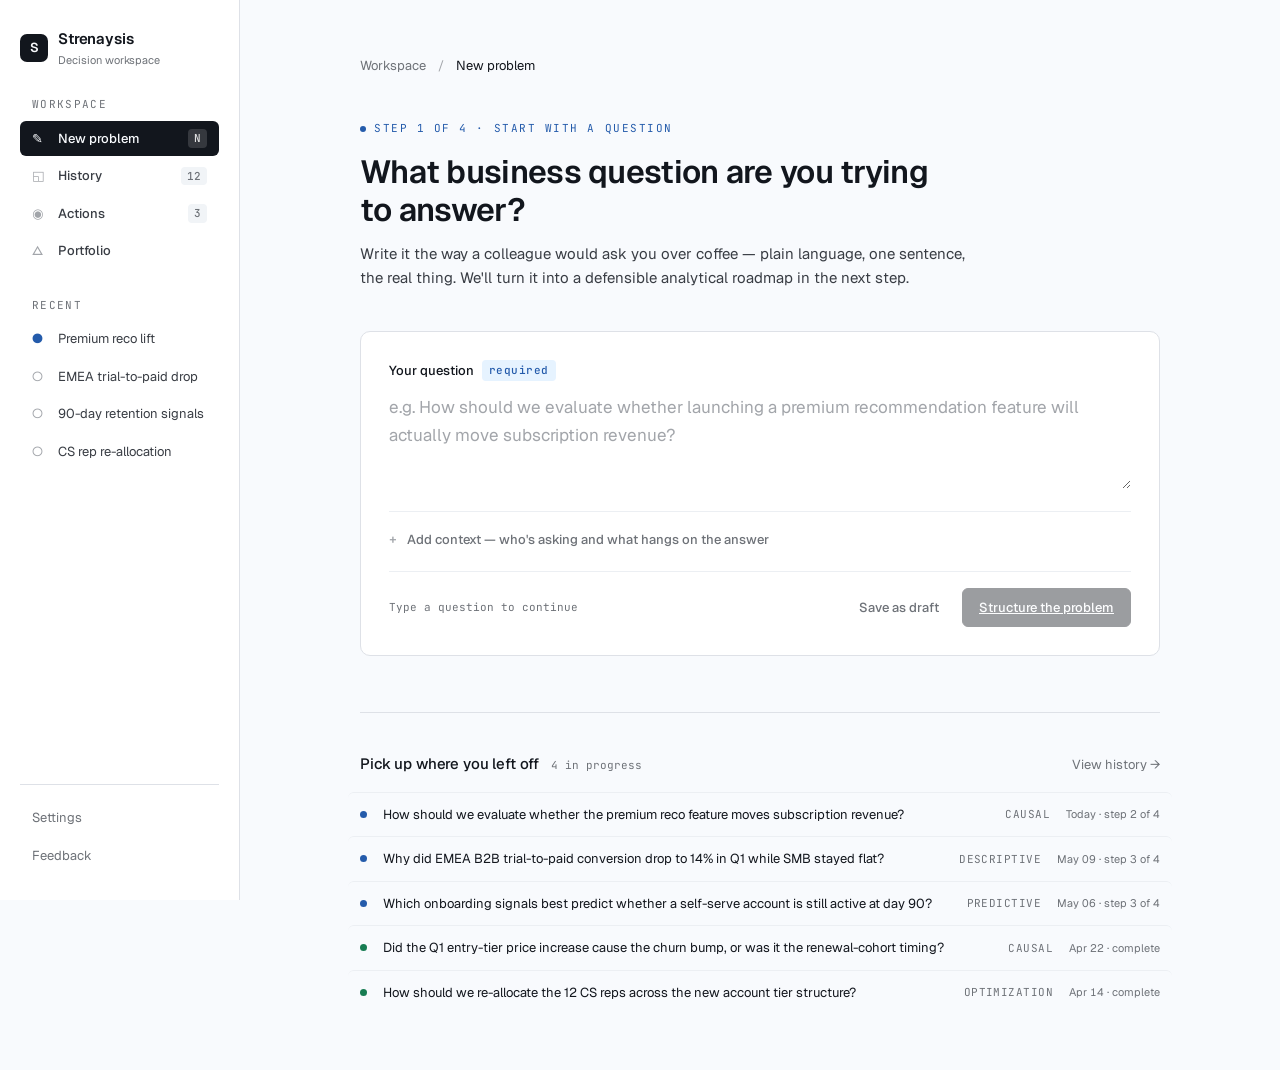
==== commit 1268601f: "Revert "Phase 2a: wire step-1 to POST/GET /problems"" ====
--- a/src/strenaysis/web/step-1-home.html
+++ b/src/strenaysis/web/step-1-home.html
@@ -180,7 +180,7 @@
 
       <details class="context">
         <summary>Add context — who's asking and what hangs on the answer</summary>
-        <textarea id="problem-context" placeholder="Who's asking, what prompted it, what decision hangs on the answer, and by when."></textarea>
+        <textarea placeholder="Who's asking, what prompted it, what decision hangs on the answer, and by when."></textarea>
       </details>
 
       <div class="composer-foot">
@@ -196,11 +196,42 @@
     <section class="recent" aria-label="Recent problems">
       <div class="recent-head">
         <h3>Pick up where you left off</h3>
-        <span class="count" id="recent-count">0 in progress</span>
+        <span class="count">4 in progress</span>
         <span class="spacer"></span>
         <a href="#" class="view">View history →</a>
       </div>
-      <div id="recent-list"></div>
+      <div>
+        <a class="recent-row in-progress" href="step-2-roadmap.html" style="text-decoration:none;">
+          <span class="status" aria-label="In progress"></span>
+          <span class="rtitle">How should we evaluate whether the premium reco feature moves subscription revenue?</span>
+          <span class="rtype">Causal</span>
+          <span class="rdate">Today · step 2 of 4</span>
+        </a>
+        <a class="recent-row in-progress" href="step-3-buildup.html" style="text-decoration:none;">
+          <span class="status" aria-label="In progress"></span>
+          <span class="rtitle">Why did EMEA B2B trial-to-paid conversion drop to 14% in Q1 while SMB stayed flat?</span>
+          <span class="rtype">Descriptive</span>
+          <span class="rdate">May 09 · step 3 of 4</span>
+        </a>
+        <a class="recent-row in-progress" href="step-3-buildup.html" style="text-decoration:none;">
+          <span class="status" aria-label="In progress"></span>
+          <span class="rtitle">Which onboarding signals best predict whether a self-serve account is still active at day 90?</span>
+          <span class="rtype">Predictive</span>
+          <span class="rdate">May 06 · step 3 of 4</span>
+        </a>
+        <a class="recent-row done" href="step-4-summary.html" style="text-decoration:none;">
+          <span class="status" aria-label="Complete"></span>
+          <span class="rtitle">Did the Q1 entry-tier price increase cause the churn bump, or was it the renewal-cohort timing?</span>
+          <span class="rtype">Causal</span>
+          <span class="rdate">Apr 22 · complete</span>
+        </a>
+        <a class="recent-row done" href="step-4-summary.html" style="text-decoration:none;">
+          <span class="status" aria-label="Complete"></span>
+          <span class="rtitle">How should we re-allocate the 12 CS reps across the new account tier structure?</span>
+          <span class="rtype">Optimization</span>
+          <span class="rdate">Apr 14 · complete</span>
+        </a>
+      </div>
     </section>
 
   </main>
@@ -209,11 +240,8 @@
 <script>
   (function () {
     const ta = document.getElementById('problem');
-    const ctx = document.getElementById('problem-context');
     const counter = document.getElementById('char-counter');
     const go = document.getElementById('go');
-    const recentList = document.getElementById('recent-list');
-    const recentCount = document.getElementById('recent-count');
     const MAX = 600;
 
     function update() {
@@ -221,6 +249,7 @@
       const raw = ta.value.length;
       const hasContent = n > 0;
 
+      // Counter text
       if (!hasContent) {
         counter.textContent = 'Type a question to continue';
         counter.style.color = 'var(--muted)';
@@ -232,6 +261,7 @@
         counter.style.color = 'var(--muted)';
       }
 
+      // Button enabled state
       if (hasContent && raw <= MAX) {
         go.removeAttribute('aria-disabled');
         go.style.opacity = '';
@@ -245,113 +275,30 @@
       }
     }
 
-    let submitting = false;
-    async function submit() {
-      if (submitting) return;
-      if (go.getAttribute('aria-disabled') === 'true') return;
-      submitting = true;
-      const originalText = go.textContent.trim();
-      go.textContent = 'Creating…';
-      go.setAttribute('aria-disabled', 'true');
-      go.style.pointerEvents = 'none';
-      try {
-        const res = await fetch('/problems', {
-          method: 'POST',
-          headers: { 'Content-Type': 'application/json' },
-          credentials: 'same-origin',
-          body: JSON.stringify({
-            question: ta.value.trim(),
-            context: ctx ? ctx.value.trim() : ''
-          })
-        });
-        if (!res.ok) {
-          const err = await res.json().catch(() => ({}));
-          window.alert(err.error || 'Could not create the problem. Please try again.');
-          go.textContent = originalText;
-          submitting = false;
-          update();
-          return;
-        }
-        const data = await res.json();
-        window.location.href = '/step-2-roadmap.html?problem_id=' + encodeURIComponent(data.problem_id);
-      } catch (e) {
-        window.alert('Network error. Please try again.');
-        go.textContent = originalText;
-        submitting = false;
+    // Block navigation when disabled
+    go.addEventListener('click', function (e) {
+      if (this.getAttribute('aria-disabled') === 'true') e.preventDefault();
+    });
+
+    // ⌘↵ shortcut
+    document.addEventListener('keydown', function (e) {
+      if ((e.metaKey || e.ctrlKey) && e.key === 'Enter') {
+        if (go.getAttribute('aria-disabled') !== 'true') go.click();
+      }
+    });
+
+    ta.addEventListener('input', update);
+
+    document.querySelectorAll('.example').forEach(btn => {
+      btn.addEventListener('click', () => {
+        const text = btn.textContent.replace(/^\s*\S+\s*/, '').trim();
+        ta.value = text;
+        ta.focus();
         update();
-      }
-    }
-
-    go.addEventListener('click', function (e) {
-      e.preventDefault();
-      submit();
+      });
     });
 
-    document.addEventListener('keydown', function (e) {
-      if ((e.metaKey || e.ctrlKey) && e.key === 'Enter') submit();
-    });
-
-    ta.addEventListener('input', update);
-
-    function escapeHtml(s) {
-      return String(s).replace(/[&<>"']/g, c => ({
-        '&': '&amp;', '<': '&lt;', '>': '&gt;', '"': '&quot;', "'": '&#39;'
-      })[c]);
-    }
-
-    function formatDate(iso) {
-      if (!iso) return '';
-      const d = new Date(iso);
-      if (isNaN(d.getTime())) return '';
-      const now = new Date();
-      if (d.toDateString() === now.toDateString()) return 'Today';
-      return d.toLocaleDateString('en-US', { month: 'short', day: '2-digit' });
-    }
-
-    function typeLabel(t) {
-      if (!t) return '—';
-      return t.charAt(0).toUpperCase() + t.slice(1);
-    }
-
-    function renderRecent(items) {
-      if (!items.length) {
-        recentList.innerHTML = '<p style="font-size:var(--text-sm);color:var(--muted);padding:var(--s-4) var(--s-3);margin:0;">Nothing here yet — submit your first question above.</p>';
-        recentCount.textContent = '0 in progress';
-        return;
-      }
-      const inProgress = items.filter(i => i.status !== 'complete').length;
-      recentCount.textContent = inProgress + ' in progress';
-      recentList.innerHTML = items.map(item => {
-        const isComplete = item.status === 'complete';
-        const klass = isComplete ? 'done' : 'in-progress';
-        const aria = isComplete ? 'Complete' : 'In progress';
-        const date = formatDate(item.updated_at);
-        const stepLabel = isComplete ? 'complete' : 'step ' + item.current_step + ' of 4';
-        const href = (isComplete ? '/step-4-summary.html' : '/step-2-roadmap.html')
-          + '?problem_id=' + encodeURIComponent(item.id);
-        return '<a class="recent-row ' + klass + '" href="' + href + '" style="text-decoration:none;">'
-          + '<span class="status" aria-label="' + aria + '"></span>'
-          + '<span class="rtitle">' + escapeHtml(item.question) + '</span>'
-          + '<span class="rtype">' + escapeHtml(typeLabel(item.problem_type)) + '</span>'
-          + '<span class="rdate">' + escapeHtml((date ? date + ' · ' : '') + stepLabel) + '</span>'
-          + '</a>';
-      }).join('');
-    }
-
-    async function loadRecent() {
-      if (!recentList) return;
-      try {
-        const res = await fetch('/problems?status=recent', { credentials: 'same-origin' });
-        if (!res.ok) return;
-        const data = await res.json();
-        renderRecent(data.items || []);
-      } catch (e) {
-        // Silent — keep blank
-      }
-    }
-
-    update();
-    loadRecent();
+    update(); // run once on load
   })();
 </script>
 </body>
